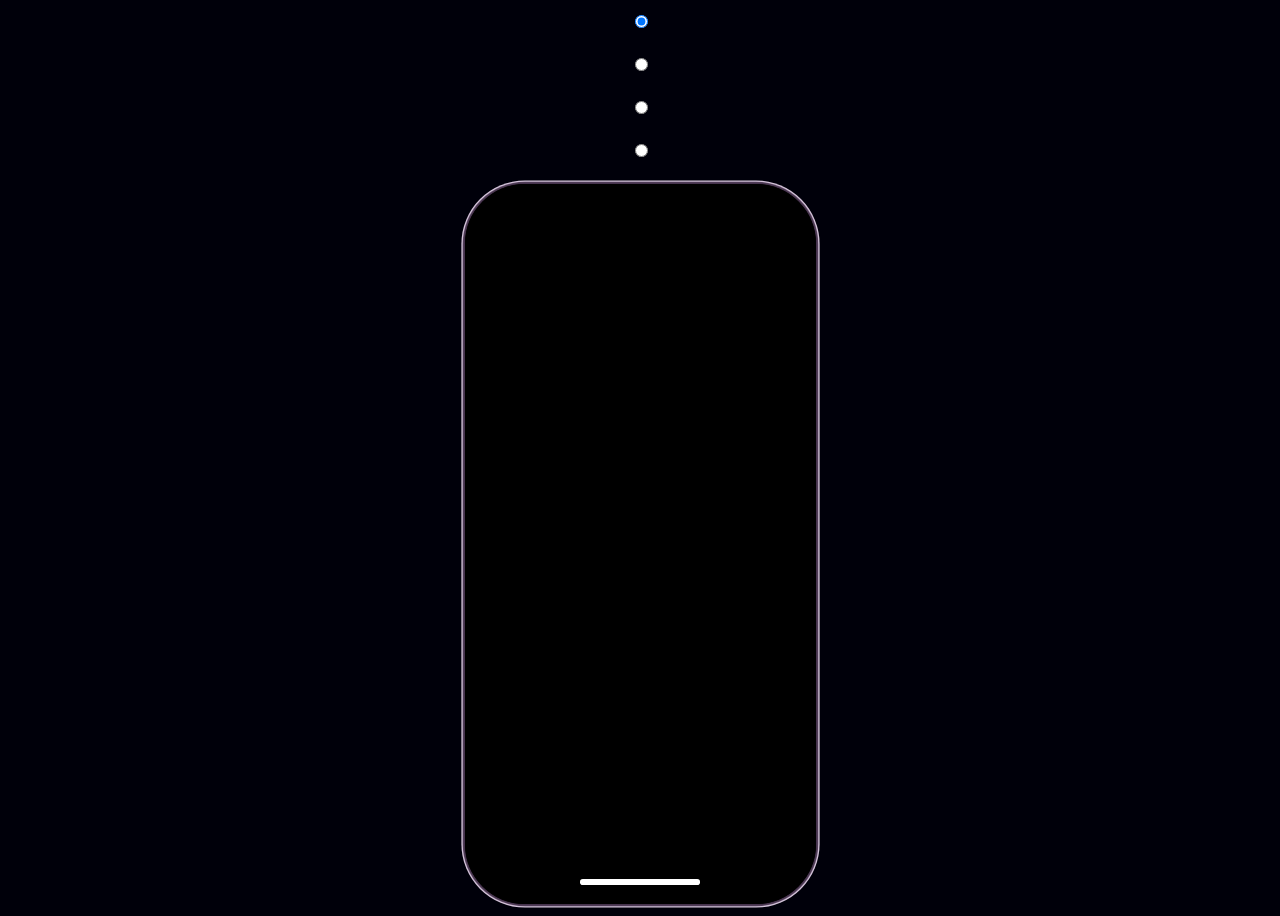
==== index.html @ 7e90ad01 "오타 수정 및 코드 추가" ====
<!DOCTYPE HTML>
<html lang="en">

<head>
    <meta charset="UTF-8">
    <meta http-equiv="X-UA-Compatible" content="IE-edge">
    <meta name="preview" content="width=device-width, initial-scale=1.0"> 
    <link rel="stylesheet" href="style.css">
    <title>Iphon 14 Dynamic Islands | Asmrprog</title>
</head>
 
<body>
    <input type="radio" name="theme" id="deep-purple" checked="checked">
    <input type="radio" name="theme" id="gold">
    <input type="radio" name="theme" id="space-black">
    <input type="radio" name="theme" id="silver">

    <div class="phone">
        <div class="buttons">
            <div class="left">
                <div class="botton"></div>
                <div class="botton"></div>
                <div class="botton"></div>
            </div>
            <div class="right">
                <div class="botton"></div>
            </div>
        </div>

        <div class="camera">
        </div>
        <div class="screen-container">
            <div class="bg">
                <div class="deep-purple">
                    <div class="sectrion">
                        <div class="glow">

                        </div>
                    </div>
                    <div class="sectrion">
                        <div class="glow">
                        </div>

                    </div>
                </div>

                <div class="gold">
                    <div class="sectrion">
                        <div class="glow"></div>
                    </div>
                    <div class="sectrion">
                        <div class="glow"></div>
                    </div>
                </div>
                <div class="space-black">
                    <div class="sectrion">
                        <div class="glow"></div>
                    </div>
                    <div class="sectrion">
                        <div class="glow"></div>
                    </div>

                </div>
            </div>

            <div class="silver">
                <div class="sectrion">
                    <div class="glow"></div>
                </div>
                <div class="sectrion">
                    <div class="glow"></div>
                </div>
            </div>

            <div class="notch-container">
                <div class="notch">
                    <div class="content">
                        <div class="left">
                            <div class="title"></div>
                            <div class="text"></div>
                        </div>
                        <div class="right">
                            <div class="bar">
                                <div class="duration"></div>
                            </div>
                        </div>
                    </div>
                </div>
                <div class="notch-blur"></div>
            </div>

        </div>

        <div class="pallette">
            <label for="deep-purple" class="swatch"></label>
            <label for="gold" class="swatch"></label>
            <label for="space-black" class="swatch"></label>
            <label for="silver" class="swatch"></label>
        </div>
</body>

</html>
---- style.css ----
@charset "UTF-8"; 
@import url('https://fonts.googleapis.com/css2?family=Inter&display=swap');

:root{
    --size: max(7px, 1vmin);
    --heght: 80em;
    --pad: 1.25em;
    --border-radius: 6.666em;
    --gutter: calc(var(--pad) * 2);
    --button-width: 0.333em;
    --notch-height: 3.33em;
    --notch-width: 33.3%;
    --notch-radius: calc(var(--border-radius) - calc(var(--pad) * 2));
    --notch-duration: 0.333s;
    --ease: cubic-bezier(.666, 0, .4, 1);
    --ease-spring: cubic-bezier(.666, 0, .4, 1.2);
    --ease-out: cubic-bezier(.15, 0, .333, 1);
    --border-width: 0.4em;
    --deep-purple: 284;
    --gold: 30;
    --space-black: 215;
    --silver: 254;
    --c-h: var(--deep-purple);
    --c-s: 100%;
    --c-l: 50%;
}

@-webkit-keyframes appear{
    to{
        transform: scale3d(1, 1, 1);
        opacity: 1;
    }
}

@keyframes appear{
    to{
        transform: scale3d(1, 1, 1);
        opacity: 1;
    }
}

body{
    background: #00000a;
    display: flex;
    flex-direction: column;
    gap: 3em;
    align-items: center;
    justify-content: center;
    min-height: 100vh;
    font-family: 'Inter';
    font-size: var(--size);
}

.phone{
    position: relative;
    z-index: 1;
    aspect-ratio: 37/76;
    background: black;
    height: var(--heght);
    border-radius: var(--border-radius);
    box-shadow: 0 0 0.1em 0.25em hsl(var(--c-h), 20%, 25%), 0 0 0 var(--border-width) hsl(var(--c-h), 30%, 85%);
    box-sizing: border-box;
    opacity: 0;
    transform: scale3d(1.1, 1.1, 1);
    -webkit-animation: appear 1s var(--ease-out) forwards;
    animation: appear 1s var(--ease-out) forwards;
    --webkit-backface-visibility: hidden;
}

.phone::before{
    content: "";
    position: absolute;
    top: var(--border-radius);
    right: calc(var(--border-width) * -1);
    bottom: calc(var(--border-radius));
    left: calc(var(--bottom-width) * -1);
    border: 0.5em solid hsl(var(--c-h), 20%, 30%);
    border-left-width: 0;
    border-right-width: 0; 
}

.buttons{
    position: absolute;
    inset: calc(var(--border-width) * -1);
    pointer-events: none;
}

.buttons .left, .buttons .right{
    position: absolute;
    width: var(--button-width);
    display: flex;
    flex-direction: column;
    align-items: stretch;
    gap: 1.5em;
}

.buttons .left{
    right: 100%;
    top: calc(var(--border-radius) * 2);
}

.buttons .left .button:nth-child(1){
    height: 3em;
    margin-bottom: 0.5em;
}

.buttons .right{
    left: 100%;
    transform: scale3d(-1, 1, 1);
    top: calc(var(--border-radius) * 3);
}

.buttons .right .button{
    height: 9.5em;
}

.buttons .button{
    background: hsl(var(--c-h), 20%, 95%);
    height: 6em;
    box-shadow: inset -0.15em 0 0.1em black, inset 0 0 0.1em hsl(var(--c-h), 30%, 90%), inset 0 0.2em 0.1em hsl(var(--c-h), 30%, 90%), inset 0 -0.2em 0.1em hsl(var(--c-h), 30%, 90%), inset -0.1em 0.333em 0.1em rgba(0, 0, 0, 0.5), inset -0.1em -0.333em 0.1em rgba(0, 0, 0, 0.5);
    border-top-left-radius: 0.2em;
    border-bottom-left-radius: 0.2em;
}

.screen-container{
    position: absolute;
    inset: 0;
    border-radius: var(--border-radius);
    border: var(--pad) solid black;
    display: flex;
    flex-direction: column;
    align-items: center;
    gap: calc(var(--pad) * 2);
}

.screen-container::before{
    content: "";
    position: absolute;
    z-index: 2;
    background: white;
    width: 36.6%;
    bottom: calc(var(--pad) * 0.75);
    height: calc(var(--pad) * 0.5);
    border-radius: calc(var(--pad) * 0.25);
    filter: drop-shadow(0 0.1em 0.25em rgba(0, 0, 0, 0.1));
}

.bg{
    position: absolute;
    inset: 0;
    background: black;
    border-radius: calc(var(--border-radius) - var(--pad));
    overflow: hidden;
}

.bg>*{
    position: absolute;
    inset: 0;
    display: flex;
    flex-direction: column;
    opacity: 0;
    transition: opacity 1s var(--ease-out) 0.5s;
}
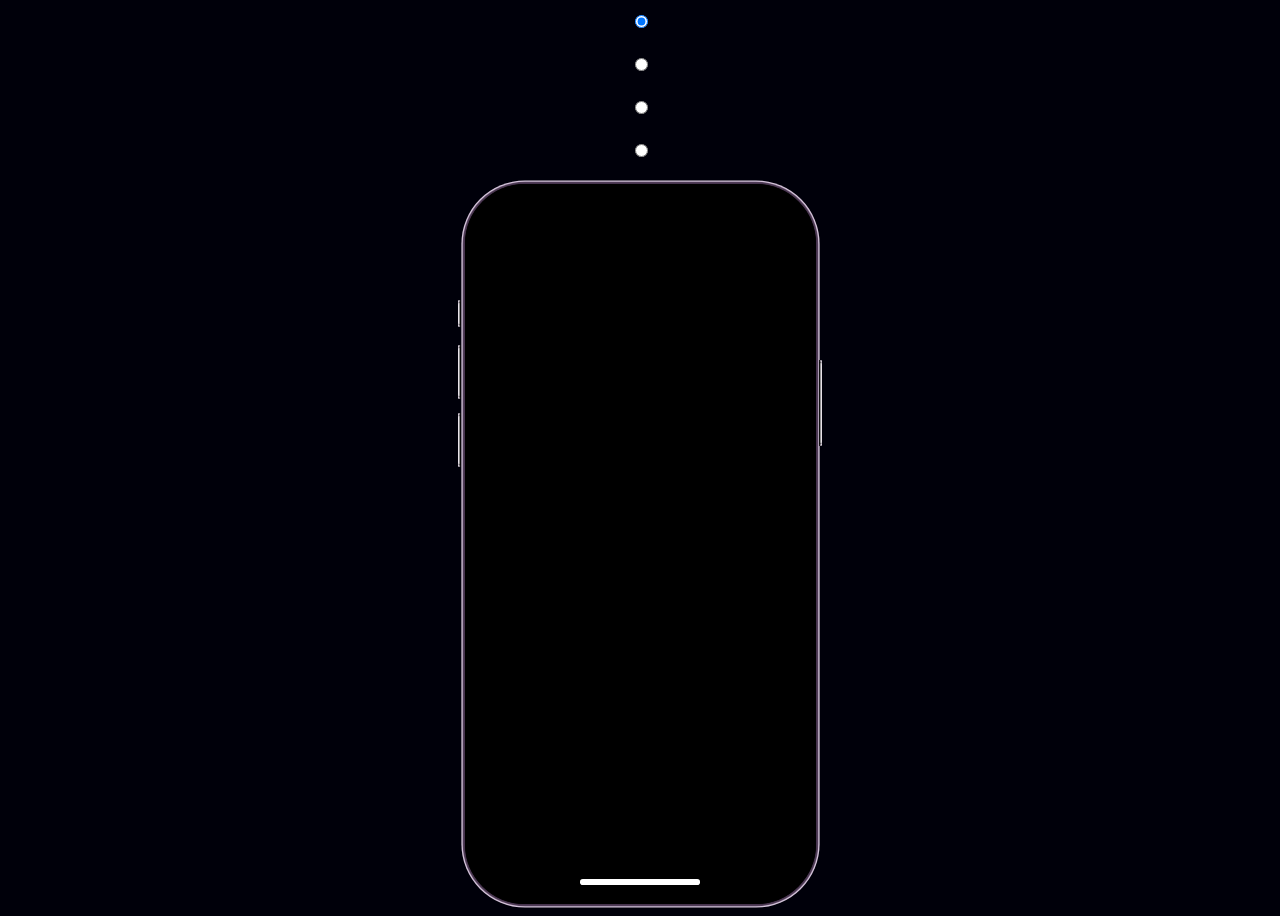
==== commit db6b23ad: "오류로 재수정" ====
--- a/index.html
+++ b/index.html
@@ -18,12 +18,12 @@
     <div class="phone">
         <div class="buttons">
             <div class="left">
-                <div class="botton"></div>
-                <div class="botton"></div>
-                <div class="botton"></div>
+                <div class="button"></div>
+                <div class="button"></div>
+                <div class="button"></div>
             </div>
             <div class="right">
-                <div class="botton"></div>
+                <div class="button"></div>
             </div>
         </div>
 
--- a/style.css
+++ b/style.css
@@ -53,7 +53,7 @@
 
 .phone{
     position: relative;
-    z-index: 1;
+    z-index: 1; 
     aspect-ratio: 37/76;
     background: black;
     height: var(--heght);
@@ -161,3 +161,79 @@
     opacity: 0;
     transition: opacity 1s var(--ease-out) 0.5s;
 }
+
+.bg .section{
+    --g-h:  var(--c-h);
+    --g-s:  var(--c-s);
+    --g-l:  var(--c-l);
+    flex-grow: 1;
+    position: relative;
+    overflow: hidden;
+    border-radius: calc(var(--border-radius) - var(--pad));
+    border-bottom-left-radius: 20em;
+    border-bottom-right-radius: 20em;
+}
+
+.bg .section:before{
+    content: "";
+    position: absolute;
+    inset: 0;
+    border-radius: inherit;
+    background: radial-gradient(85% 125% at 50% 140%, black 66.6%, transparent), radial-gradient(120% 120% at 50% 145%, hsl(calc(var(--g-h) - 45), 100%, 50%) 50%, transparent), radial-gradient(150% 100% at 50% 80%, transparent 35%, hsl(calc(var(--g-h) + 50), 100%, 99%));
+    background-color: hsl(var(--g-h), var(--g-s), var(--g-l));
+    transform: scale3d(1.1, 1.25, 1);
+    transform-origin: bottom;
+    transition: transform 1s var(--ease-out) 0.5s;
+}
+ 
+.bg .section:after{
+    content: "";
+    position: absolute;
+    inset: 0;
+    border: var(--border-width) solid rgba(255, 255, 255, 0.8);
+    border-radius: inherit;
+    filter: blur(0.05em);
+    -webkit-mask-image: radial-gradient(100% 100% at 50% 70%, black 30%, transparent 50%);
+    mask-image: radial-gradient(100% 100% at 50% 70%, black 30%, transparent 50%);
+}
+
+.bg .section .glow{
+    position: absolute;
+    inset: 0;
+    border-radius: inherit;
+    mix-blend-mode: overlay;
+    z-index: 1;
+    background: radial-gradient(80% 150% at 50% 100%, hsl(var(--g-h), 100%, var(--g-l)), transparent 70%);
+}
+
+.bg .section:last-of-type{
+    --g-h: calc(var(--c-h) - var(--g-hue-adjust, 0));
+    --g-s: calc(var(--c-s) - 25%);
+    --g-l: calc(var(--c-l) + 20%);
+    transform: scale3d(1, -1, 1) translate(1px);
+}
+
+.bg .section:last-of-type::before{
+    background: radial-gradient(85% 125% at 50% 140%, black 66.6%, transparent), radial-gradient(120% 120% at 50% 145%, hsl(calc(var(--g-h) - var(--g-hue-adjust-2, var(--g-hue-adjust, 0))), 100%, 50%) 50%, transparent), radial-gradient(150% 100% at 50% 95%, transparent 15%, hsl(calc(var(--g-h) + 5), 100%, var(--g-lightness, 100%)));
+    background-color: hsl(var(--g-h), var(--g-s), var(--g-l));
+}
+
+.notch-container{
+    position: absolute;
+    z-index: 3;
+    top: var(--pad);
+    right: var(--pad);
+    left: var(--pad);
+    display: flex;
+    justify-content: center;
+    height: 100%;
+    max-height: calc(var(--notch-radius) * 2);
+    pointer-events: none;
+    outline: none;
+    transition: var(--notch-duration) var(--ease);
+    transition-property: max-height, max-width, filter, transform;
+    outline: none;
+    will-change: max-height, max-width, filter;
+}
+
+.notch-container:hover, .no
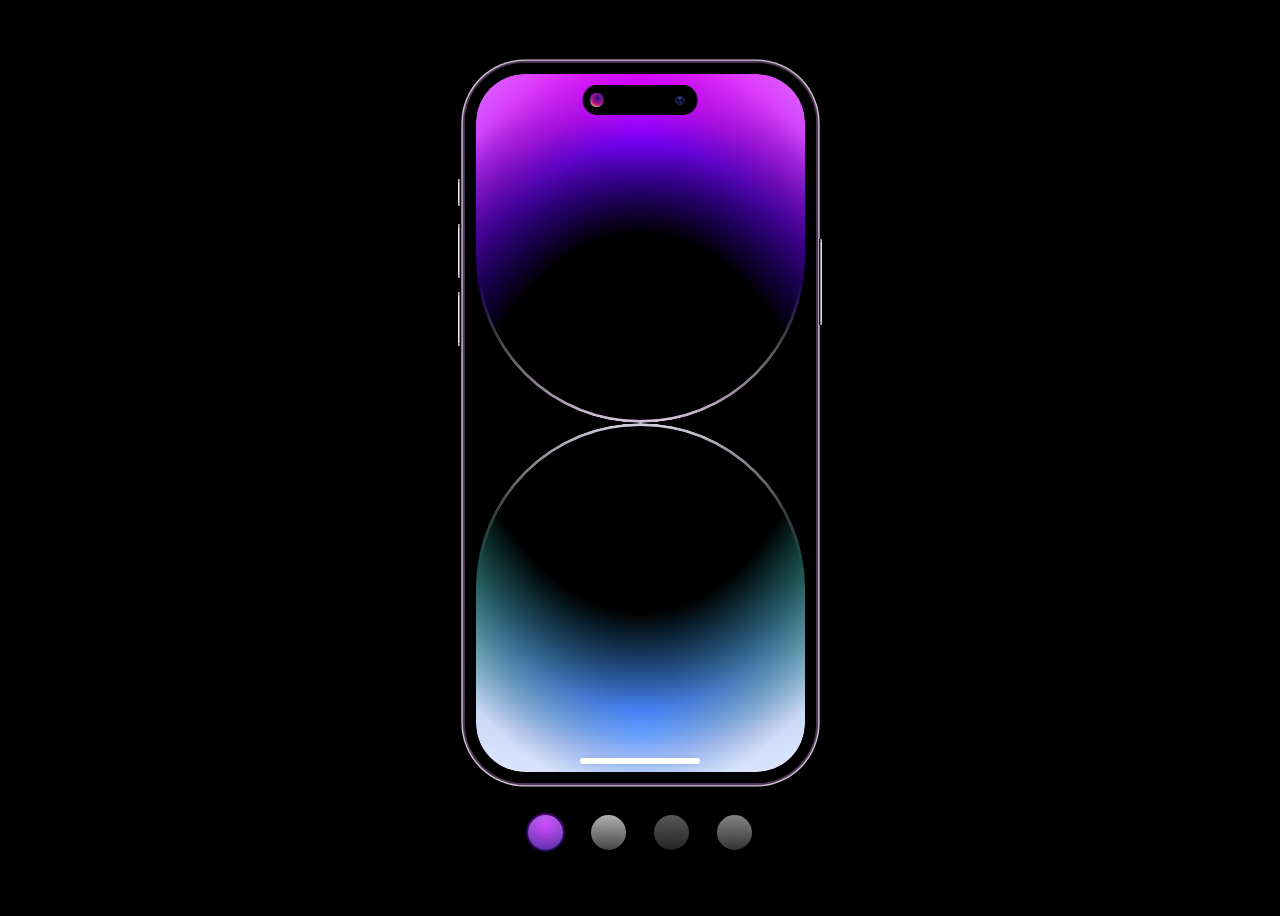
==== commit accea55e: "index 반응단 수정" ====
--- a/index.html
+++ b/index.html
@@ -1,78 +1,68 @@
-<!DOCTYPE HTML>
+
+<!DOCTYPE html>
 <html lang="en">
+    <head>
+        <meta charset="UTF-8">
+        <meta http-equiv="X-UA-Compatible" content="IE-edge">
+        <meta name="viewport" content="width-device-width, initial-scale=1.0">
+        <link rel="stylesheet" href="style.css">
+        <title>Iphone 14 Dynamic Islands</title>
+    </head>
+    <body>
 
-<head>
-    <meta charset="UTF-8">
-    <meta http-equiv="X-UA-Compatible" content="IE-edge">
-    <meta name="preview" content="width=device-width, initial-scale=1.0"> 
-    <link rel="stylesheet" href="style.css">
-    <title>Iphon 14 Dynamic Islands | Asmrprog</title>
-</head>
- 
-<body>
-    <input type="radio" name="theme" id="deep-purple" checked="checked">
-    <input type="radio" name="theme" id="gold">
-    <input type="radio" name="theme" id="space-black">
-    <input type="radio" name="theme" id="silver">
+        <input type="radio" name="theme" id="deep-purple" checked="checked">
+        <input type="radio" name="theme" id="gold">
+        <input type="radio" name="theme" id="space-black">
+        <input type="radio" name="theme" id="silver">
 
-    <div class="phone">
-        <div class="buttons">
-            <div class="left">
-                <div class="button"></div>
-                <div class="button"></div>
-                <div class="button"></div>
+        <div class="phone">
+            <div class="buttons">
+                <div class="left">
+                    <div class="button"></div>
+                    <div class="button"></div>
+                    <div class="button"></div>
+                </div>
+                <div class="right">
+                    <div class="button"></div>
+                </div>
             </div>
-            <div class="right">
-                <div class="button"></div>
-            </div>
-        </div>
-
-        <div class="camera">
-        </div>
-        <div class="screen-container">
-            <div class="bg">
-                <div class="deep-purple">
-                    <div class="sectrion">
-                        <div class="glow">
-
+            <div class="camera"></div>
+            <div class="screen-container">
+                <div class="bg">
+                    <div class="deep-purple">
+                        <div class="section">
+                            <div class="glow"></div>
+                        </div>
+                        <div class="section">
+                            <div class="glow"></div>
                         </div>
                     </div>
-                    <div class="sectrion">
-                        <div class="glow">
+                    <div class="gold">
+                        <div class="section">
+                            <div class="glow"></div>
                         </div>
-
+                        <div class="section">
+                            <div class="glow"></div>
+                        </div>
+                    </div>
+                    <div class="space-black">
+                        <div class="section">
+                            <div class="glow"></div>
+                        </div>
+                        <div class="section">
+                            <div class="glow"></div>
+                        </div>
+                    </div>
+                    <div class="silver">
+                        <div class="section">
+                            <div class="glow"></div>
+                        </div>
+                        <div class="section">
+                            <div class="glow"></div>
+                        </div>
                     </div>
                 </div>
-
-                <div class="gold">
-                    <div class="sectrion">
-                        <div class="glow"></div>
-                    </div>
-                    <div class="sectrion">
-                        <div class="glow"></div>
-                    </div>
-                </div>
-                <div class="space-black">
-                    <div class="sectrion">
-                        <div class="glow"></div>
-                    </div>
-                    <div class="sectrion">
-                        <div class="glow"></div>
-                    </div>
-
-                </div>
-            </div>
-
-            <div class="silver">
-                <div class="sectrion">
-                    <div class="glow"></div>
-                </div>
-                <div class="sectrion">
-                    <div class="glow"></div>
-                </div>
-            </div>
-
-            <div class="notch-container">
+            <div class="notch-container" tabindex="0">
                 <div class="notch">
                     <div class="content">
                         <div class="left">
@@ -88,7 +78,7 @@
                 </div>
                 <div class="notch-blur"></div>
             </div>
-
+        </div>
         </div>
 
         <div class="pallette">
@@ -98,5 +88,4 @@
             <label for="silver" class="swatch"></label>
         </div>
 </body>
-
 </html>
--- a/style.css
+++ b/style.css
@@ -14,7 +14,7 @@
     --notch-duration: 0.333s;
     --ease: cubic-bezier(.666, 0, .4, 1);
     --ease-spring: cubic-bezier(.666, 0, .4, 1.2);
-    --ease-out: cubic-bezier(.15, 0, .333, 1);
+    --ease-out: cubic-bezier(.15, 0, .333, 1); 
     --border-width: 0.4em;
     --deep-purple: 284;
     --gold: 30;
@@ -25,35 +25,35 @@
     --c-l: 50%;
 }
 
-@-webkit-keyframes appear{
+ @-webkit-keyframes appear{
     to{
         transform: scale3d(1, 1, 1);
         opacity: 1;
     }
-}
-
-@keyframes appear{
+ }
+
+ @keyframes appear{
     to{
         transform: scale3d(1, 1, 1);
         opacity: 1;
     }
-}
-
-body{
-    background: #00000a;
+ }
+
+ body{
+    background: #000000;
     display: flex;
     flex-direction: column;
     gap: 3em;
     align-items: center;
     justify-content: center;
     min-height: 100vh;
-    font-family: 'Inter';
+    font-family: 'inter';
     font-size: var(--size);
-}
+ }
 
 .phone{
     position: relative;
-    z-index: 1; 
+    z-index: 1;
     aspect-ratio: 37/76;
     background: black;
     height: var(--heght);
@@ -79,20 +79,20 @@
     border-right-width: 0; 
 }
 
-.buttons{
+ .buttons{
     position: absolute;
     inset: calc(var(--border-width) * -1);
-    pointer-events: none;
-}
-
-.buttons .left, .buttons .right{
+    pointer-events:  none;
+ }
+
+ .buttons .left, .buttons .right{
     position: absolute;
     width: var(--button-width);
     display: flex;
     flex-direction: column;
     align-items: stretch;
     gap: 1.5em;
-}
+ }
 
 .buttons .left{
     right: 100%;
@@ -114,12 +114,13 @@
     height: 9.5em;
 }
 
-.buttons .button{
+
+ .buttons .button{
     background: hsl(var(--c-h), 20%, 95%);
     height: 6em;
     box-shadow: inset -0.15em 0 0.1em black, inset 0 0 0.1em hsl(var(--c-h), 30%, 90%), inset 0 0.2em 0.1em hsl(var(--c-h), 30%, 90%), inset 0 -0.2em 0.1em hsl(var(--c-h), 30%, 90%), inset -0.1em 0.333em 0.1em rgba(0, 0, 0, 0.5), inset -0.1em -0.333em 0.1em rgba(0, 0, 0, 0.5);
     border-top-left-radius: 0.2em;
-    border-bottom-left-radius: 0.2em;
+    border-bottom-left-radius: 0.2em; 
 }
 
 .screen-container{
@@ -142,7 +143,7 @@
     bottom: calc(var(--pad) * 0.75);
     height: calc(var(--pad) * 0.5);
     border-radius: calc(var(--pad) * 0.25);
-    filter: drop-shadow(0 0.1em 0.25em rgba(0, 0, 0, 0.1));
+    filter: drop-shadow(0 0.1em 0.25em rgba(0, 0, 0, 0.1));;
 }
 
 .bg{
@@ -159,13 +160,13 @@
     display: flex;
     flex-direction: column;
     opacity: 0;
-    transition: opacity 1s var(--ease-out) 0.5s;
+    transition: opacity ls var(--ease-out) 0.5s;
 }
 
 .bg .section{
-    --g-h:  var(--c-h);
-    --g-s:  var(--c-s);
-    --g-l:  var(--c-l);
+    --g-h: var(--c-h);
+    --g-s: var(--c-s);
+    --g-l: var(--c-l);
     flex-grow: 1;
     position: relative;
     overflow: hidden;
@@ -183,18 +184,18 @@
     background-color: hsl(var(--g-h), var(--g-s), var(--g-l));
     transform: scale3d(1.1, 1.25, 1);
     transform-origin: bottom;
-    transition: transform 1s var(--ease-out) 0.5s;
-}
- 
+    transition: transform ls var(--ease-out);
+}
+
 .bg .section:after{
     content: "";
     position: absolute;
     inset: 0;
-    border: var(--border-width) solid rgba(255, 255, 255, 0.8);
+    border: var(--border-width) solid rgba(255,255,255, 0.8);
     border-radius: inherit;
     filter: blur(0.05em);
     -webkit-mask-image: radial-gradient(100% 100% at 50% 70%, black 30%, transparent 50%);
-    mask-image: radial-gradient(100% 100% at 50% 70%, black 30%, transparent 50%);
+    mask-image: radial-gradient(100% 100% at 50% 70%, black 30%, transparent 50%);;
 }
 
 .bg .section .glow{
@@ -203,14 +204,14 @@
     border-radius: inherit;
     mix-blend-mode: overlay;
     z-index: 1;
-    background: radial-gradient(80% 150% at 50% 100%, hsl(var(--g-h), 100%, var(--g-l)), transparent 70%);
+    background: radial-gradient(80% 150% at 50% 10%, hsl(var(--g-h), 100%, var(--g-l)), transparent 70%);  
 }
 
 .bg .section:last-of-type{
     --g-h: calc(var(--c-h) - var(--g-hue-adjust, 0));
     --g-s: calc(var(--c-s) - 25%);
     --g-l: calc(var(--c-l) + 20%);
-    transform: scale3d(1, -1, 1) translate(1px);
+    transform: scale3d(1, -1, 1) translateZ(1px);
 }
 
 .bg .section:last-of-type::before{
@@ -233,7 +234,415 @@
     transition: var(--notch-duration) var(--ease);
     transition-property: max-height, max-width, filter, transform;
     outline: none;
-    will-change: max-height, max-width, filter;
-}
-
-.notch-container:hover, .no
+    will-change: max-width, max-height, filter;
+}
+
+.notch-container:hover, .notch-container:focus-within{
+    --shadow-opacity: 0.5s;
+    transition-timing-function: var(--ease-spring);
+}
+
+.notch-container:hover .content, .notch-container:focus-within .content{
+    --content-padding: 2em;
+}
+
+.notch-container:hover .content .text, .notch-container:focus-within .content .text{
+    opacity: 1;
+}
+
+.notch-container:hover .notch, .notch-container:focus-within .nontch{
+    max-width: 100%;
+    max-height: 100%;
+    pointer-events: all;
+    transform: scale3d(1, 1, 1);
+}
+
+.notch-container:hover~.notch-blur, .notch-container:focus-within~.notch-blur{
+    opacity: 1;
+    max-height: calc(var(--notch-radius) * 2.75 + var(--pad));
+}
+
+.notch-container:focus-within{
+    max-height: calc(var(--notch-radius) * 3);
+    --bar-height: 1em;
+    --bar-opacity: 1;
+}
+
+.notch-container:focus-within .left, .notch-container:focus-within .right{
+    max-height: calc(100% - var(--bar-height, 0%) - var(--content-gap));
+}
+
+.notch-container:focus-within~.notch-blur{
+    max-height: calc(var(--notch-radius) * 5);
+    opacity: 1;
+}
+
+.notch-blur{
+    position: absolute;
+    z-index: 2;
+    top: calc(var(--pad) - 3px);
+    right: calc(var(--pad) - 3px);
+    left: calc(var(--pad) - 3px);
+    height: 100%;
+    max-height: calc(var(--notch-radius) * 1.5);
+    -webkit-backdrop-filter: blur(0.2em);
+    backdrop-filter: blur(0.2em);
+    fill: blur(0.1em);
+    -webkit-mask-image: linear-gradient(to bottom, black, calc(100% - var(--notch-radius)), transparent);
+    mask-image: linear-gradient(to bottom, black, calc(100% - var(--notch-radius)), transparent);
+    opacity: 0;
+    transition: var(--notch-duration) ease-in-out;
+    border-radius: calc(var(--border-radius) - var(--pad));
+    transition: var(--notch-duration) var(--ease);
+    transition-property: max-height, max-width, filter, transform;
+    will-change: max-width, max-height, filter;
+}
+
+.notch{
+    position: relative;
+    background:  black;
+    border-radius: var(--notch-radius);
+    pointer-events: all;
+    overflow: hidden;
+    color: white;
+    display: flex;
+    cursor: pointer;
+    width: 100%;
+    transition: inherit;
+    transition-property: inherit;
+    will-change: inherit;
+    filter: drop-shadow(0 1em 2em hsla(0 0% 0%/var(--shadow-opacity, 0)));
+    transform: scale3d(0.375, 0.4, 1);
+    transform-origin: top;
+}
+
+.content{
+    --content-padding: 1.75em;
+    --duration-height: 0.5em;
+    --content-gap: 1em;
+    width: 100%;
+    display: flex;
+    flex-wrap: wrap;
+    align-items: stretch;
+    justify-content: stretch;
+    padding: var(--content-padding);
+    gap: var(--content-gap);
+    font-size: 125%;
+    transition-property: padding;
+    will-change: padding;
+}
+
+.content .left, .content .right{
+    height: 100%;
+    max-height: calc(100% - var(--bar-height, 0%));
+    display: flex;
+    align-items: center;
+    gap: 1em; 
+}
+
+.content, .content .left, .content .right, .content .bar, .content .text{
+    transition: var(--notch-duration) --ease-out;
+}
+
+.content .left, .content .right, .content .bar{
+    transition-property: max-heihgt, opacity;
+    will-change: max-height;
+}
+
+.content .left{
+    flex-grow: 2;
+}
+
+.content .text{
+    display: flex;
+    flex-direction: column;
+    gap: 0.333em;
+    transition-property: opacity;
+    opacity: var(--bar-opacity, 0);
+}
+
+.content .text:before{
+    content: "MusicArtistName";
+    order: 1;
+    text-transform: uppercase;
+}
+
+.content .text:after{
+    order: 2;
+    content: "MusicName";
+    opacity: 0.5;
+}
+
+.content .right{
+    flex-grow: 1;
+}
+
+.content .title{
+    background: #1a1ab3;
+    height: 100%;
+    aspect-ratio: 1;
+    border-radius: 33.3%;
+    position: relative;
+}
+
+.content .title:before{
+    content: "";
+    position: absolute;
+    inset: 0;
+    border-radius: 50%;
+    background: radial-gradient(50% 50% at 55% 40%, #131386, #cd1385 75%, transparent) center/133.3% 133.3%;
+    background-color: yellow;
+    filter: blur(0.05em);
+}
+
+.content .bar{
+    display: flex;
+    align-items: center;
+    gap: 1em;
+    flex-basis: 100%;
+    max-height: var(--bar-height, 0%);
+    color: rgba(255, 255, 255, 0.5);
+    opacity: var(--bar-opacity, 0);
+}
+
+.content .bar .duration{
+    position: relative;
+    height: var(--duration-height);
+    background: rgba(255, 255, 255, 0.25);
+    border-radius: calc(var(--duration-height) * 0.5);
+    overflow: hidden;
+    flex-grow: 1;
+}
+
+.content .bar .duration::before{
+    content: "";
+    height: 100%;
+    background: white;
+    width: 25%;
+    position: absolute;
+}
+
+.content .bar::before{
+    content: "1:20";
+}
+
+.content .bar:after{
+    content: "-1.48";
+}
+
+.camera{
+    display: flex;
+    justify-content: center;
+    align-items:  center;
+    height: var(--notch-height);
+    aspect-ratio: 1/1;
+    border-radius: 50%;
+    pointer-events: none;
+    position: absolute;
+    z-index: 4;
+    top:  calc(var(--pad) * 2);
+    right: calc(50% - calc(var(--notch-width) * 0.5));
+    margin-right: calc(var(--pad) * 0.333);
+}
+
+.camera::before{
+    content: "";
+    height: 33.3%;
+    aspect-ratio: 1;
+    border-radius: inherit;
+    box-shadow: inset 0 0 0.25em #4c4da3;
+    background: radial-gradient(#6667ac, transparent 50%) no-repeat 33.3% 10%/75% 50%, radial-gradient(#454680, transparent 50%) no-repeat 60% 85%/50% 50%;
+    background-color: #080928;
+}
+
+.pallette{
+    display: flex;
+    gap: 2em;
+    margin-bottom: -0.25em;
+}
+
+input[type=radio]{
+    display: none;
+}
+
+.swatch{
+    --swatch-size: 5em;
+    background: white;
+    width: var(--swatch-size);
+    height: var(--swatch-size);
+    border-radius: 50%;
+    position: relative;
+    cursor: pointer;
+    border: var(--border-width) solid black;
+    box-sizing: border-box;
+    transition: 0.333s var(--ease-out);
+    transition-property: border-color, transform;
+    background: radial-gradient(100% 100% at 50% 30%, var(--swatch-s1), var(--swatch-s2));
+    opacity: 0;
+    transform: translate3d(0, 20%, 0) scale3d(0.75, 0.75, 1);
+    -webkit-animation: appear 0.333s var(--ease-out) forwards 0.75s;
+    animation: appear 0.333s var(--ease-out) forwards 0.75s;
+}
+
+.swatch:nth-child(1){
+    transform-origin: 80% 200%;
+}
+
+.swatch:nth-child(2){
+    -webkit-animation-delay: 0.8s;
+    animation-delay: 0.8s;
+    transform-origin: 60% 200%;
+}
+
+.swatch:nth-child(3){
+    -webkit-animation-delay: 0.85s;
+    animation-delay: 0.85s;
+    transform-origin: 40% 200%;
+}
+
+.swatch:nth-child(4){
+    -webkit-animation-delay: 0.9s;
+    animation-delay: 0.9s;
+    transform-origin: 20% 200%;
+}
+
+.swatch:before{
+    content: "";
+    position: absolute;
+    inset: -1px;
+    border-radius: inherit;
+    border: var(--border-width) solid black;
+    background-image: radial-gradient(400% 300% at 50% 225%, transparent 20%, white);
+}
+
+.swatch[for=deep-purple]{
+    --swatch-s1: hsl(var(--deep-purple), 100%, 50%);
+    --swatch-s2: hsl(calc(var(--deep-purple) - 60), 100%, 20%);
+}
+
+.swatch[for=deep-purple]:before{
+    opacity: 0.5;
+}
+
+.swatch[for=gold] {
+    --swatch-s1: hsl(var(--gold), 100%, 50%);
+    --swatch-s1: hsl(var(--gold), 100%, 50%);
+}
+
+.swatch[for=space-black] {
+    --swatch-s1: hsl(var(--space-black), 50%, 20%);
+    --swatch-s1: hsl(var(--space-black), 50%, 10%);
+}
+
+.swatch[for=space-black]:before{
+    opacity: 0.5;
+}
+
+.swatch[for=silver] {
+    --swatch-s1: hsl(var(--silver), 50%, 80%);
+    --swatch-s1: hsl(var(--silver), 50%, 10%);
+}
+
+.swatch[for=silver]:before{
+    opacity: 0.75;
+}
+
+.deep-purple{
+    --c-h: var(--deep-purple);
+    --g-hue-adjust: 60;
+}
+
+.gold{
+    --c-h: var(--gold);
+    --g-hue-adjust-2: -100;
+}
+
+.space-black{
+    --c-h: var(--space-black);
+    --g-hue-adjust: 190;
+    --g-hue-adjust-2: 145;
+    --g-lightness: 95%;
+}
+
+.silver{
+    --c-h: var(--silver);
+    --c-s: 10%;
+    --g-hue-adjust: 30;
+    --g-lightness: 95%;
+}
+
+.silver .glow{
+    opacity: 0.25;
+}
+
+#deep-purple:checked~.phone .bg .deep-purple{
+    opacity: 1;
+    z-index: 1;
+    transition-delay: 0s;
+}
+
+#deep-purple:checked~.phone .bg .deep-purple .section::before{
+    transition-delay: 0s;
+    animation: test ls infinite alternate-reverse;
+}
+
+#deep-purple:checked~.pallete label[for=deep-purple]{
+    border-color: hsl(var(--deep-purple), 50%, 75%);
+}
+
+#gold:checked~.phone .bg .gold{
+    opacity: 1;
+    z-index: 1;
+    transition-delay: 0s;
+}
+
+#gold:checked~.phone .bg .gold .section::before{
+    transition-delay: 0s;
+    transform: scale3d(1, 1, 1) translate3d(0, 0, 0);
+    animation: test ls infinite alternate-reverse;
+}
+
+#gold:checked~.pallete label[for=gold] {
+    border-color: hsl(var(--gold), 50%, 75%);
+}
+
+#space-black:checked~.phone .bg .space-black{
+    opacity: 1;
+    z-index: 1;
+    transition-delay: 0s;
+} 
+
+#space-black:checked~.phone .bg .space-black .section::before{
+    transition-delay: 0s;
+    transform: scale3d(1, 1, 1) translate3d(0, 0, 0);
+    animation: test ls infinite alternate-reverse;
+}
+
+#space-black:checked~.pallete label[for=space-black]{
+    border-color: hsl(var(--space-black), 50%, 75%);
+}
+
+#silver:checked~.phone .bg .silver{
+    opacity: 1;
+    z-index: 1;
+    transition-delay: 0s;
+} 
+
+#silver:checked~.phone .bg .silver .section::before{
+    transition-delay: 0s;
+    transform: scale3d(1, 1, 1) translate3d(0, 0, 0);
+    animation: test ls infinite alternate-reverse;
+}
+
+#silver:checked~.pallete label[for=silver]{
+    border-color: hsl(var(--silver), 50%, 75%);
+}
+
+@keyframes test{
+    from{
+        transform: scale3d(1, 1, 1) translate3d(0, 0, 0);
+    }
+    to{
+        transform: scale3d(2, 2, 2) translate3d(50px, 50px, 50px);
+    }
+}
